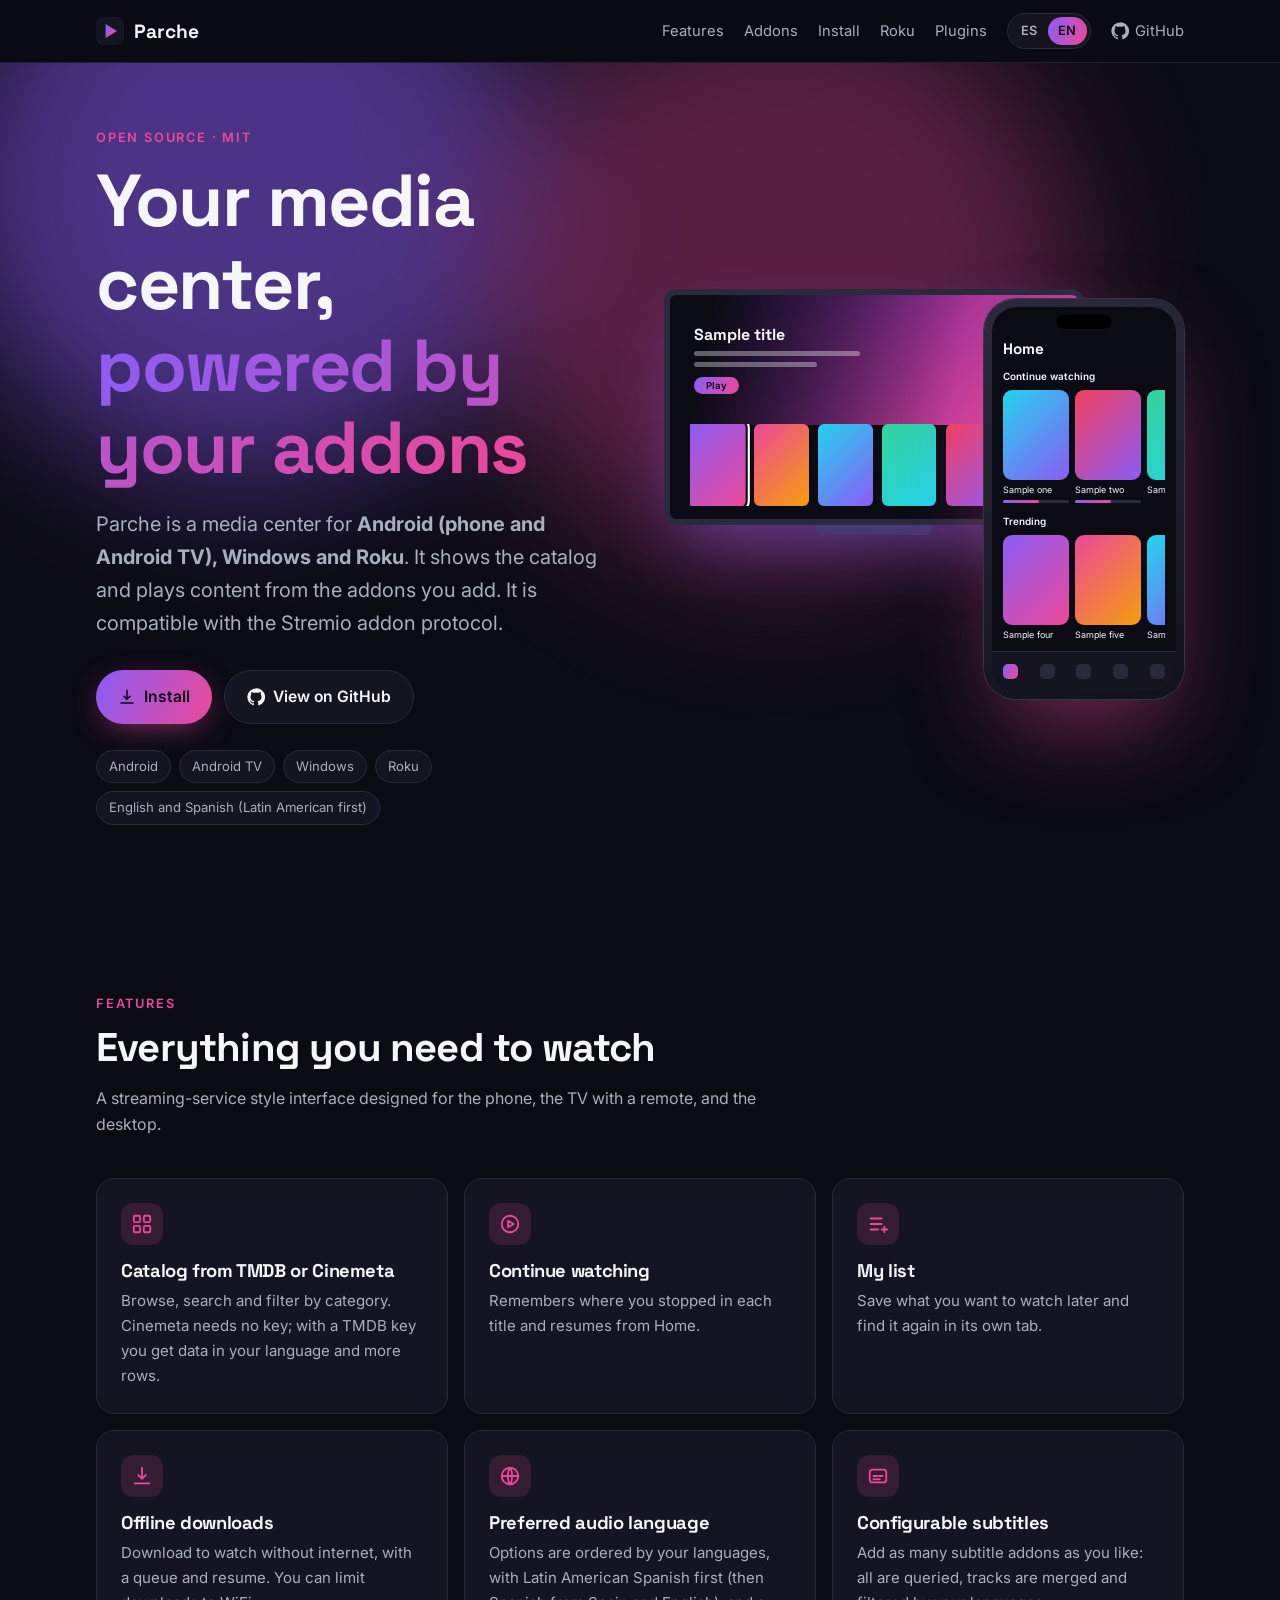
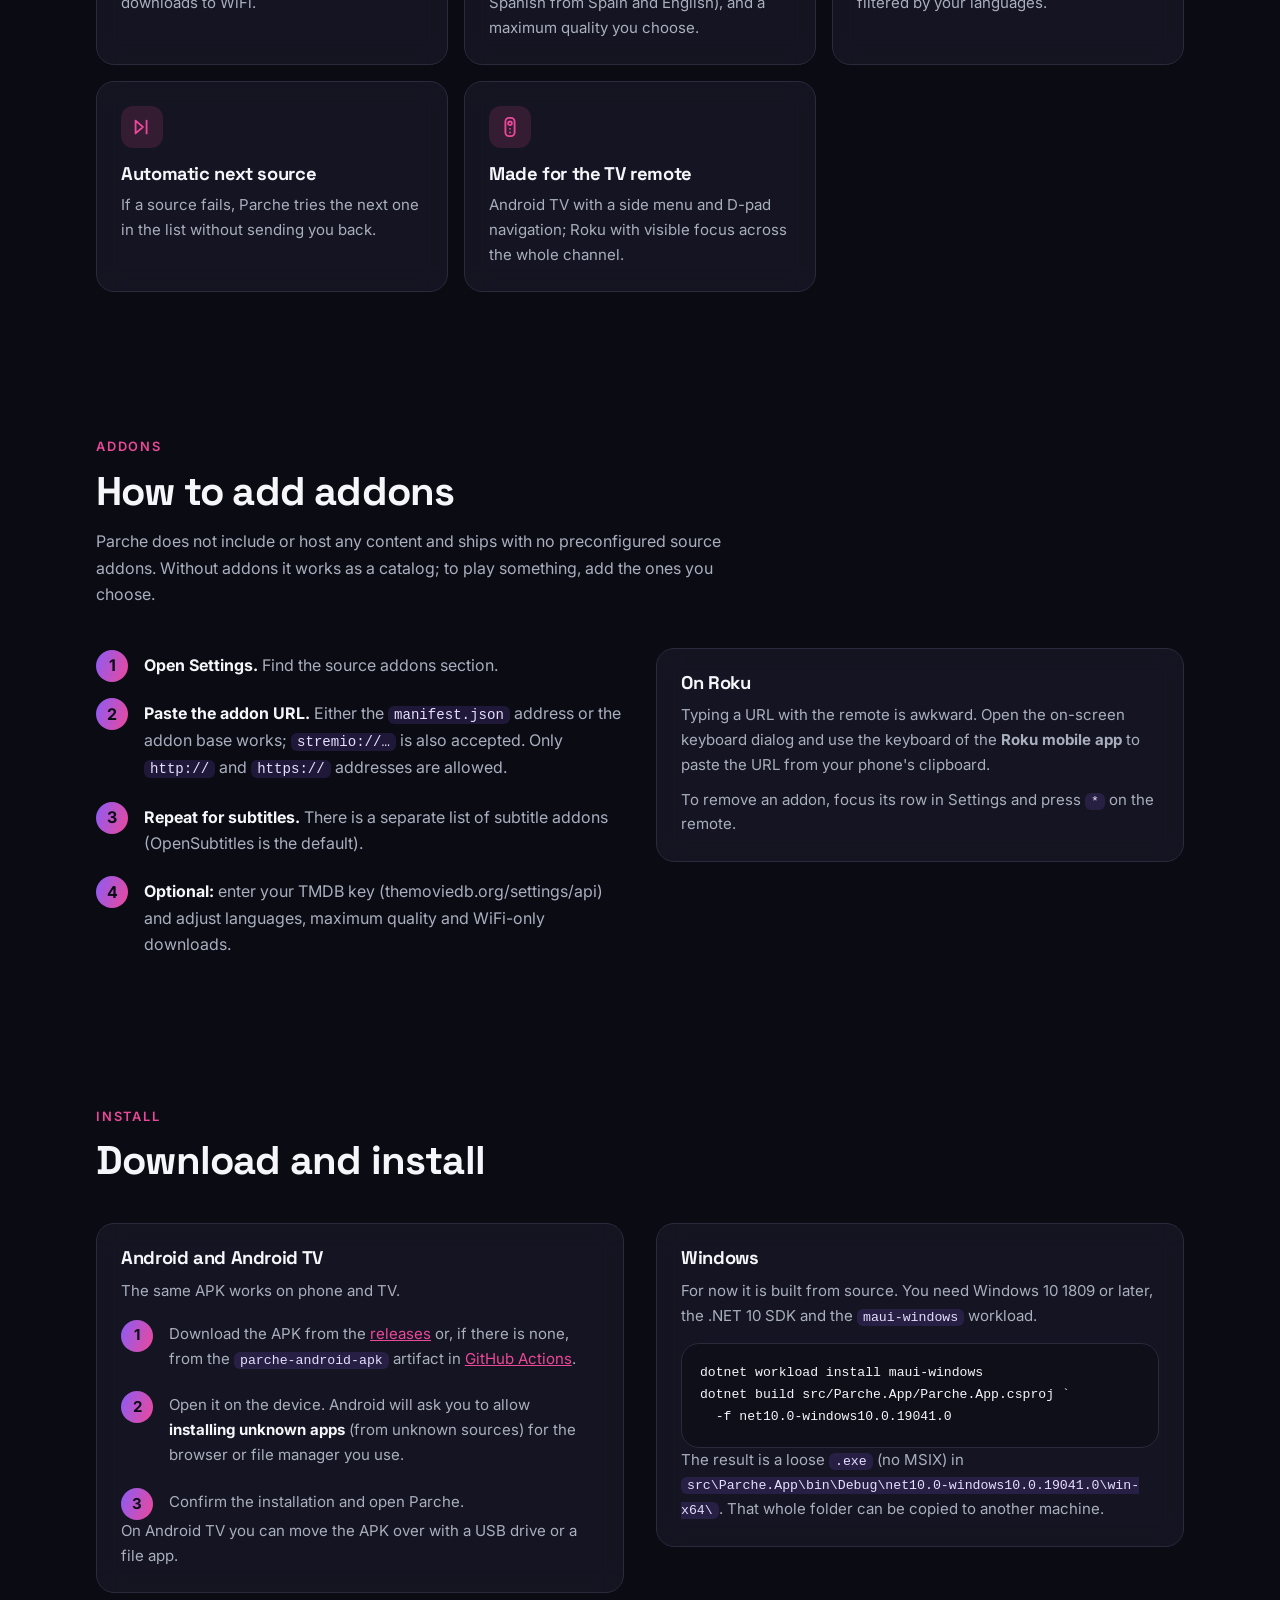
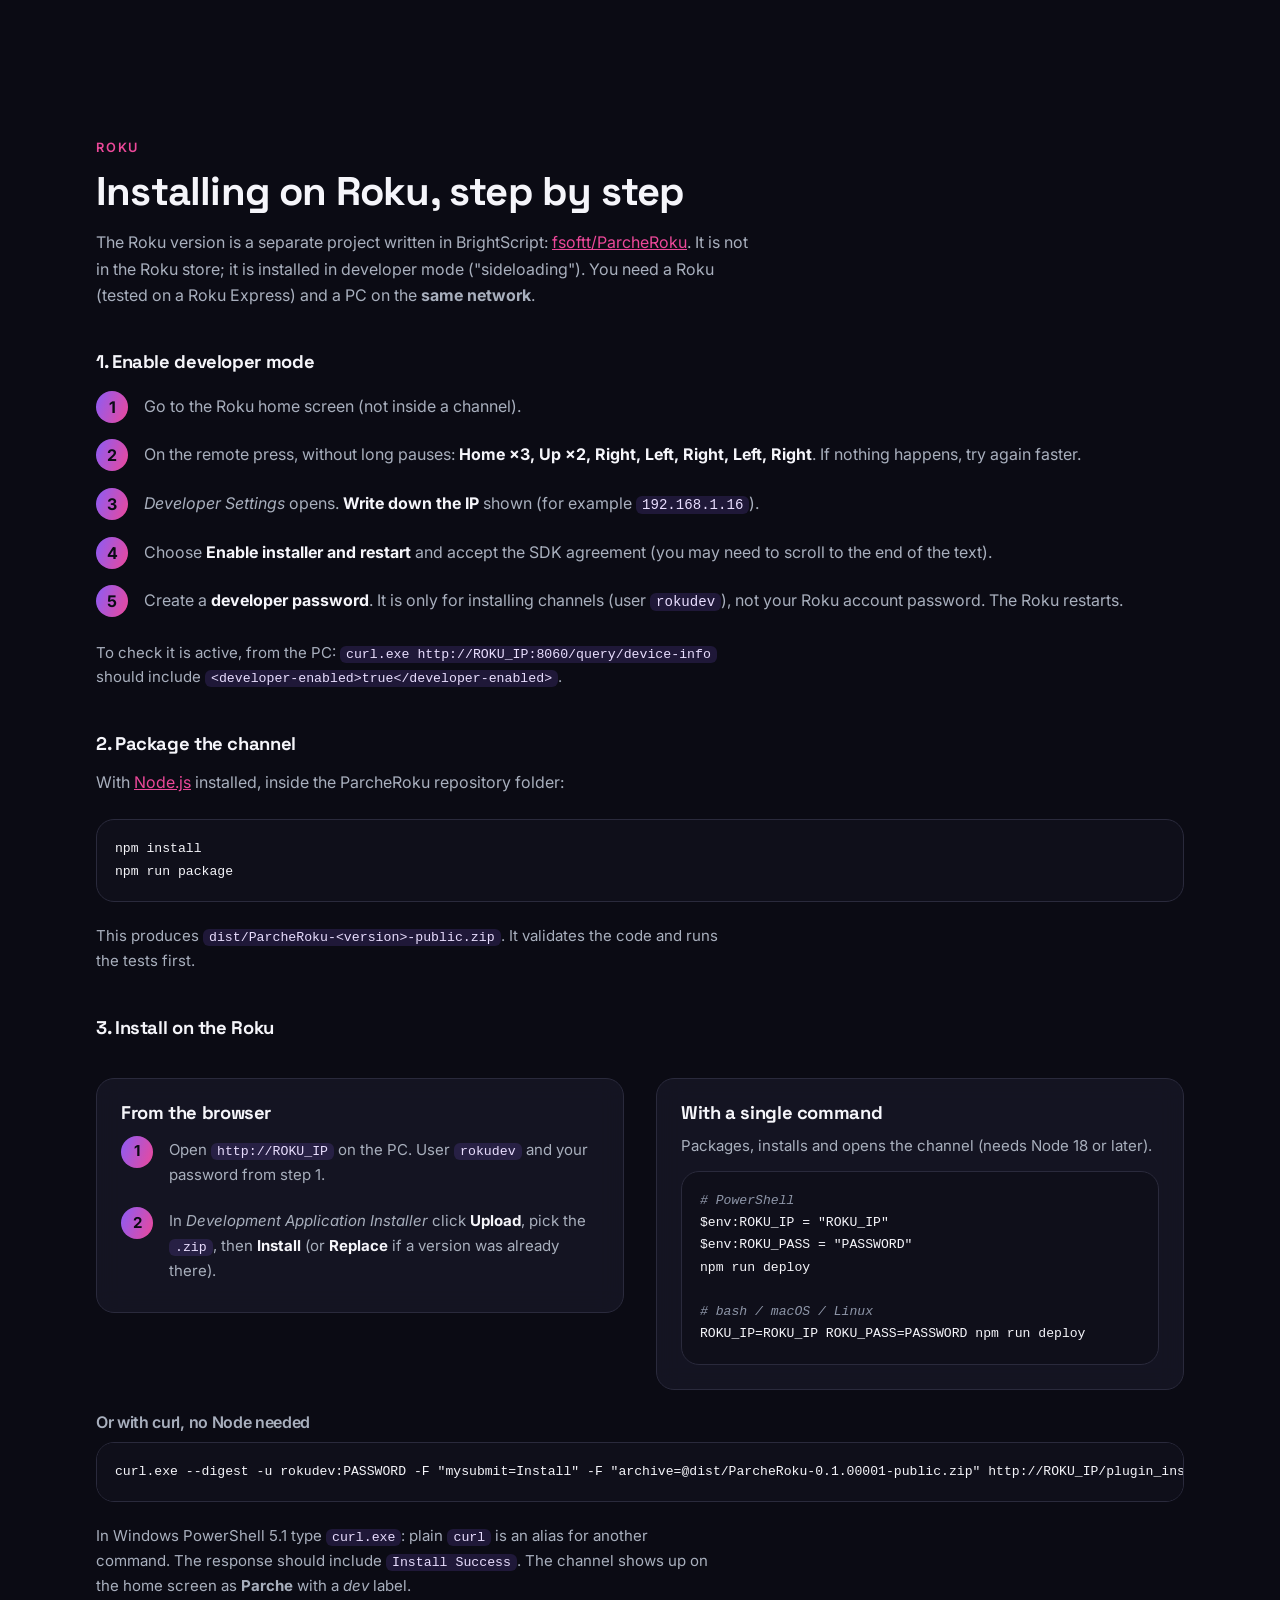
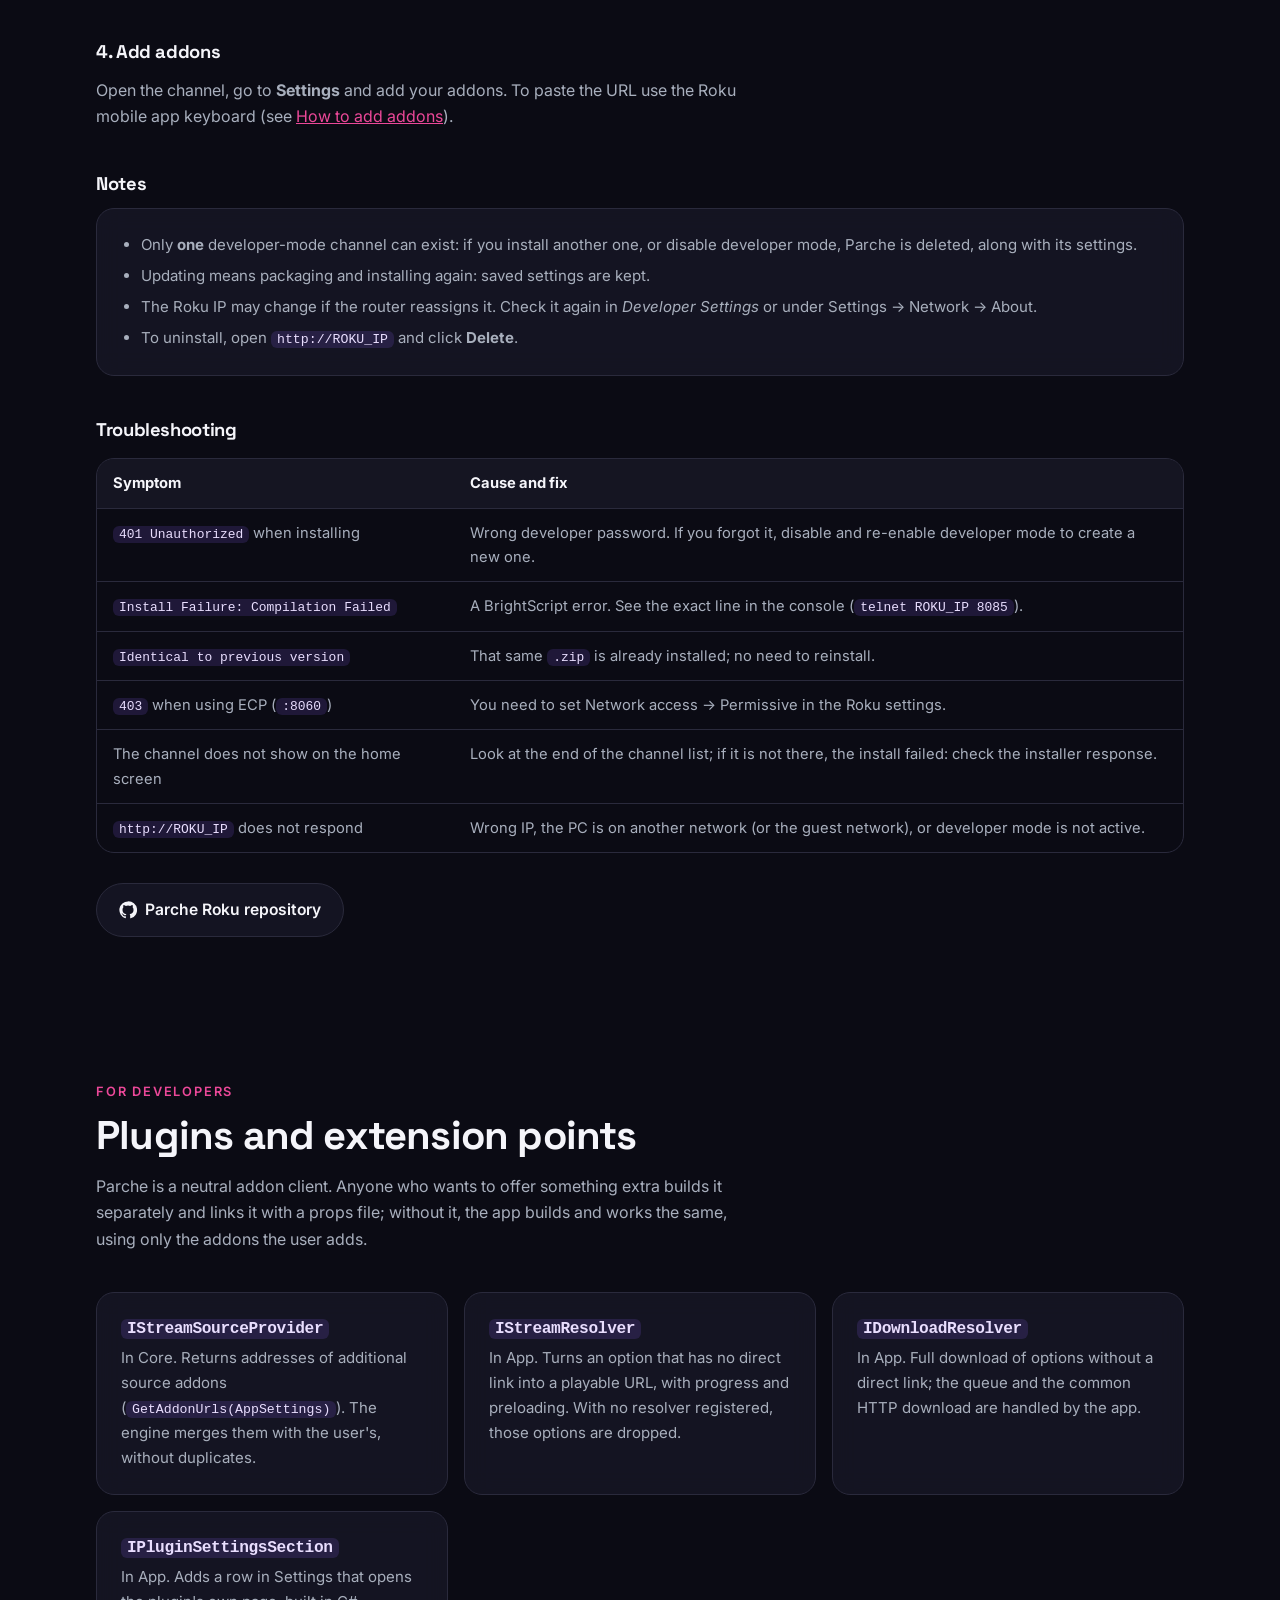
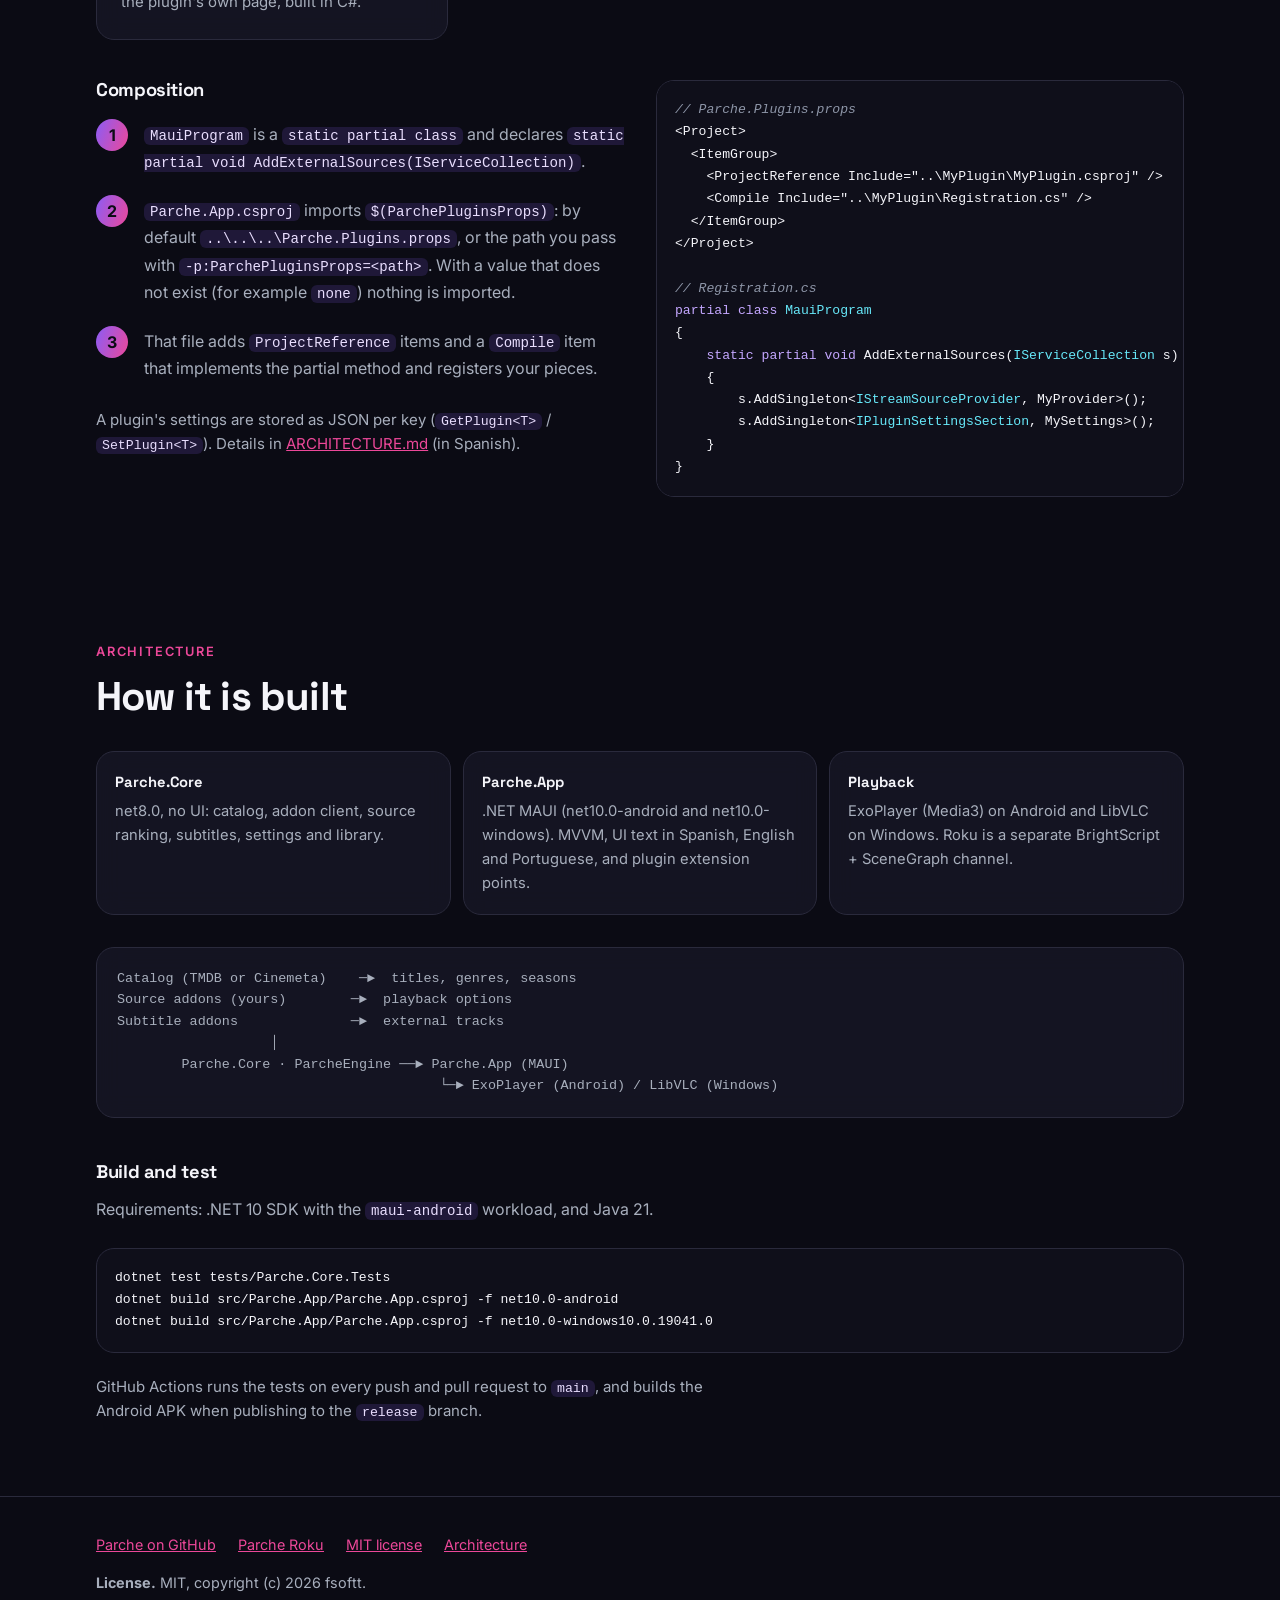
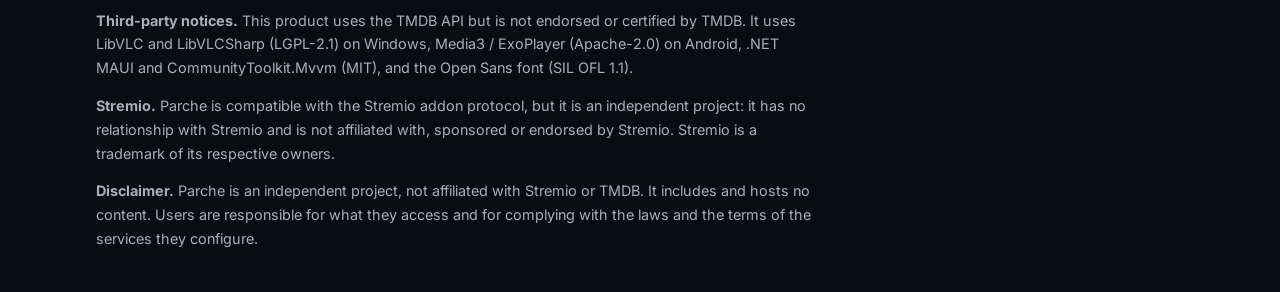
==== docs/en/index.html @ 6b45fcc2 "Initial public release" ====
<!doctype html>
<html lang="en">
<head>
<meta charset="utf-8">
<meta name="viewport" content="width=device-width, initial-scale=1">
<title>Parche — Media center powered by addons</title>
<meta name="description" content="Parche is a media center for Android (phone and Android TV), Windows and Roku that plays content from the addons you add. Compatible with the Stremio addon protocol. Open source, MIT license.">
<meta name="theme-color" content="#0B0B14">
<meta property="og:type" content="website">
<meta property="og:title" content="Parche — Media center powered by addons">
<meta property="og:description" content="Media center for Android, Android TV, Windows and Roku. You add the addons; Parche ships no content. Open source (MIT).">
<meta property="og:url" content="https://fsoftt.github.io/Parche/en/">
<meta property="og:locale" content="en_US">
<meta property="og:locale:alternate" content="es_419">
<link rel="canonical" href="https://fsoftt.github.io/Parche/en/">
<link rel="alternate" hreflang="es" href="https://fsoftt.github.io/Parche/">
<link rel="alternate" hreflang="en" href="https://fsoftt.github.io/Parche/en/">
<link rel="alternate" hreflang="x-default" href="https://fsoftt.github.io/Parche/">
<meta name="twitter:card" content="summary">
<link rel="icon" href="data:image/svg+xml,%3Csvg xmlns='http://www.w3.org/2000/svg' viewBox='0 0 32 32'%3E%3Cdefs%3E%3ClinearGradient id='g' x1='0' y1='0' x2='1' y2='1'%3E%3Cstop offset='0' stop-color='%238B5CF6'/%3E%3Cstop offset='1' stop-color='%23EC4899'/%3E%3C/linearGradient%3E%3C/defs%3E%3Crect width='32' height='32' rx='8' fill='%23151522'/%3E%3Cpath d='M11 8v16l13-8z' fill='url(%23g)'/%3E%3C/svg%3E">
<link rel="preconnect" href="https://fonts.googleapis.com">
<link rel="preconnect" href="https://fonts.gstatic.com" crossorigin>
<link rel="stylesheet" href="https://fonts.googleapis.com/css2?family=Inter:wght@400;500;600&family=Space+Grotesk:wght@500;700&display=swap">
<link rel="stylesheet" href="../styles.css">
<script src="../main.js" defer></script>
</head>
<body>
<a class="skip" href="#content">Skip to content</a>

<svg width="0" height="0" style="position:absolute" aria-hidden="true" focusable="false">
  <defs>
    <linearGradient id="brand" x1="0" y1="0" x2="1" y2="1">
      <stop offset="0" stop-color="#8B5CF6"/><stop offset="1" stop-color="#EC4899"/>
    </linearGradient>
    <symbol id="gh" viewBox="0 0 24 24"><path fill="currentColor" d="M12 .5a11.5 11.5 0 0 0-3.64 22.41c.58.1.79-.25.79-.56v-2c-3.2.7-3.88-1.37-3.88-1.37-.52-1.33-1.28-1.69-1.28-1.69-1.05-.72.08-.7.08-.7 1.15.08 1.76 1.19 1.76 1.19 1.03 1.76 2.7 1.25 3.36.96.1-.75.4-1.25.73-1.54-2.55-.29-5.24-1.28-5.24-5.69 0-1.26.45-2.28 1.18-3.09-.12-.29-.51-1.46.11-3.05 0 0 .97-.31 3.17 1.18a11 11 0 0 1 5.76 0c2.2-1.49 3.17-1.18 3.17-1.18.62 1.59.23 2.76.11 3.05.74.81 1.18 1.83 1.18 3.09 0 4.42-2.69 5.39-5.25 5.68.41.36.78 1.06.78 2.14v3.17c0 .31.21.67.8.56A11.5 11.5 0 0 0 12 .5z"/></symbol>
    <symbol id="i-grid" viewBox="0 0 24 24"><g fill="none" stroke="currentColor" stroke-width="2" stroke-linejoin="round"><rect x="3" y="3" width="7" height="7" rx="1.5"/><rect x="14" y="3" width="7" height="7" rx="1.5"/><rect x="3" y="14" width="7" height="7" rx="1.5"/><rect x="14" y="14" width="7" height="7" rx="1.5"/></g></symbol>
    <symbol id="i-play" viewBox="0 0 24 24"><g fill="none" stroke="currentColor" stroke-width="2" stroke-linejoin="round"><circle cx="12" cy="12" r="9"/><path d="M10 8.5v7l6-3.5z"/></g></symbol>
    <symbol id="i-list" viewBox="0 0 24 24"><g fill="none" stroke="currentColor" stroke-width="2" stroke-linecap="round"><path d="M4 6h12M4 12h12M4 18h8M19 15v6M16 18h6"/></g></symbol>
    <symbol id="i-down" viewBox="0 0 24 24"><g fill="none" stroke="currentColor" stroke-width="2" stroke-linecap="round" stroke-linejoin="round"><path d="M12 3v12m0 0l-4-4m4 4l4-4M4 20h16"/></g></symbol>
    <symbol id="i-lang" viewBox="0 0 24 24"><g fill="none" stroke="currentColor" stroke-width="2" stroke-linecap="round"><circle cx="12" cy="12" r="9"/><path d="M3 12h18M12 3c3 3 3 15 0 18M12 3c-3 3-3 15 0 18"/></g></symbol>
    <symbol id="i-sub" viewBox="0 0 24 24"><g fill="none" stroke="currentColor" stroke-width="2" stroke-linecap="round"><rect x="3" y="5" width="18" height="14" rx="3"/><path d="M7 12h4M13 12h4M7 15.5h7"/></g></symbol>
    <symbol id="i-next" viewBox="0 0 24 24"><g fill="none" stroke="currentColor" stroke-width="2" stroke-linecap="round" stroke-linejoin="round"><path d="M5 5l8 7-8 7zM17 5v14"/></g></symbol>
    <symbol id="i-remote" viewBox="0 0 24 24"><g fill="none" stroke="currentColor" stroke-width="2" stroke-linecap="round"><rect x="7" y="2" width="10" height="20" rx="4"/><circle cx="12" cy="8" r="2"/><path d="M12 14v.01M12 18v.01"/></g></symbol>
  </defs>
</svg>

<header class="nav">
  <div class="wrap">
    <a class="brand" href="#top" aria-label="Parche, home">
      <svg viewBox="0 0 32 32" aria-hidden="true"><rect width="32" height="32" rx="8" fill="#151522"/><path d="M11 8v16l13-8z" fill="url(#brand)"/></svg>
      Parche
    </a>
    <nav aria-label="Main">
      <a href="#features">Features</a>
      <a href="#addons">Addons</a>
      <a href="#install">Install</a>
      <a href="#roku">Roku</a>
      <a href="#plugins">Plugins</a>
      <div class="lang" role="group" aria-label="Language"><a href="../" lang="es" hreflang="es" data-lang="es" aria-label="Español">ES</a><a href="./" lang="en" hreflang="en" data-lang="en" aria-current="true">EN</a></div>
      <a class="nav-gh" href="https://github.com/fsoftt/Parche"><svg width="18" height="18" aria-hidden="true"><use href="#gh"/></svg>GitHub</a>
    </nav>
  </div>
</header>

<main id="content">
<section class="hero" id="top">
  <div class="glow" aria-hidden="true"><i></i><i></i></div>
  <div class="wrap">
    <div>
      <p class="eyebrow">Open source · MIT</p>
      <h1>Your media center, <span class="grad-text">powered by your addons</span></h1>
      <p class="pitch">Parche is a media center for <strong>Android (phone and Android TV), Windows and Roku</strong>. It shows the catalog and plays content from the addons you add. It is compatible with the Stremio addon protocol.</p>
      <div class="btns">
        <a class="btn btn-primary" href="#install"><svg aria-hidden="true"><use href="#i-down"/></svg>Install</a>
        <a class="btn btn-ghost" href="https://github.com/fsoftt/Parche"><svg aria-hidden="true"><use href="#gh"/></svg>View on GitHub</a>
      </div>
      <ul class="chips" aria-label="Platforms">
        <li>Android</li><li>Android TV</li><li>Windows</li><li>Roku</li><li>English and Spanish (Latin American first)</li>
      </ul>
    </div>
    <div class="devices" role="img" aria-label="Illustration of Parche on a TV and a phone: rows of sample posters and a Continue watching row">
      <div class="tv" aria-hidden="true">
        <div class="tv-screen">
          <div class="tv-hero"><b>Sample title</b><span></span><span style="width:34%"></span><em>Play</em></div>
          <div class="tv-row"><div class="cover a sel"></div><div class="cover b"></div><div class="cover c"></div><div class="cover d"></div><div class="cover e"></div></div>
        </div>
        <div class="tv-stand"></div>
      </div>
      <div class="phone-wrap" aria-hidden="true">
        <div class="phone"><div class="screen">
          <div class="ph-h">Home</div>
          <div class="ph-sec">Continue watching</div>
          <div class="car"><div class="card"><div class="cover c"></div><div class="cname">Sample one</div><div class="bar"></div></div><div class="card"><div class="cover e"></div><div class="cname">Sample two</div><div class="bar"></div></div><div class="card"><div class="cover d"></div><div class="cname">Sample three</div></div></div>
          <div class="ph-sec">Trending</div>
          <div class="car"><div class="card"><div class="cover a"></div><div class="cname">Sample four</div></div><div class="card"><div class="cover b"></div><div class="cname">Sample five</div></div><div class="card"><div class="cover c"></div><div class="cname">Sample six</div></div></div>
          <div class="tabs"><span class="on"></span><span></span><span></span><span></span><span></span></div>
        </div></div>
      </div>
    </div>
  </div>
</section>

<section id="features">
  <div class="wrap">
    <p class="eyebrow">Features</p>
    <h2>Everything you need to watch</h2>
    <p class="lead">A streaming-service style interface designed for the phone, the TV with a remote, and the desktop.</p>
    <div class="grid">
      <article class="feat glass"><div class="ico"><svg aria-hidden="true"><use href="#i-grid"/></svg></div><h3>Catalog from TMDB or Cinemeta</h3><p>Browse, search and filter by category. Cinemeta needs no key; with a TMDB key you get data in your language and more rows.</p></article>
      <article class="feat glass"><div class="ico"><svg aria-hidden="true"><use href="#i-play"/></svg></div><h3>Continue watching</h3><p>Remembers where you stopped in each title and resumes from Home.</p></article>
      <article class="feat glass"><div class="ico"><svg aria-hidden="true"><use href="#i-list"/></svg></div><h3>My list</h3><p>Save what you want to watch later and find it again in its own tab.</p></article>
      <article class="feat glass"><div class="ico"><svg aria-hidden="true"><use href="#i-down"/></svg></div><h3>Offline downloads</h3><p>Download to watch without internet, with a queue and resume. You can limit downloads to WiFi.</p></article>
      <article class="feat glass"><div class="ico"><svg aria-hidden="true"><use href="#i-lang"/></svg></div><h3>Preferred audio language</h3><p>Options are ordered by your languages, with Latin American Spanish first (then Spanish from Spain and English), and a maximum quality you choose.</p></article>
      <article class="feat glass"><div class="ico"><svg aria-hidden="true"><use href="#i-sub"/></svg></div><h3>Configurable subtitles</h3><p>Add as many subtitle addons as you like: all are queried, tracks are merged and filtered by your languages.</p></article>
      <article class="feat glass"><div class="ico"><svg aria-hidden="true"><use href="#i-next"/></svg></div><h3>Automatic next source</h3><p>If a source fails, Parche tries the next one in the list without sending you back.</p></article>
      <article class="feat glass"><div class="ico"><svg aria-hidden="true"><use href="#i-remote"/></svg></div><h3>Made for the TV remote</h3><p>Android TV with a side menu and D-pad navigation; Roku with visible focus across the whole channel.</p></article>
    </div>
  </div>
</section>

<section id="addons">
  <div class="wrap">
    <p class="eyebrow">Addons</p>
    <h2>How to add addons</h2>
    <p class="lead">Parche does not include or host any content and ships with no preconfigured source addons. Without addons it works as a catalog; to play something, add the ones you choose.</p>
    <div class="two">
      <ol class="steps">
        <li><strong>Open Settings.</strong> Find the source addons section.</li>
        <li><strong>Paste the addon URL.</strong> Either the <code>manifest.json</code> address or the addon base works; <code>stremio://…</code> is also accepted. Only <code>http://</code> and <code>https://</code> addresses are allowed.</li>
        <li><strong>Repeat for subtitles.</strong> There is a separate list of subtitle addons (OpenSubtitles is the default).</li>
        <li><strong>Optional:</strong> enter your TMDB key (themoviedb.org/settings/api) and adjust languages, maximum quality and WiFi-only downloads.</li>
      </ol>
      <div class="panel glass">
        <h3>On Roku</h3>
        <p>Typing a URL with the remote is awkward. Open the on-screen keyboard dialog and use the keyboard of the <strong>Roku mobile app</strong> to paste the URL from your phone's clipboard.</p>
        <p>To remove an addon, focus its row in Settings and press <code>*</code> on the remote.</p>
      </div>
    </div>
  </div>
</section>

<section id="install">
  <div class="wrap">
    <p class="eyebrow">Install</p>
    <h2>Download and install</h2>
    <div class="two">
      <div class="panel glass">
        <h3>Android and Android TV</h3>
        <p>The same APK works on phone and TV.</p>
        <ol class="steps" style="margin-top:14px">
          <li>Download the APK from the <a href="https://github.com/fsoftt/Parche/releases">releases</a> or, if there is none, from the <code>parche-android-apk</code> artifact in <a href="https://github.com/fsoftt/Parche/actions/workflows/android.yml">GitHub Actions</a>.</li>
          <li>Open it on the device. Android will ask you to allow <strong>installing unknown apps</strong> (from unknown sources) for the browser or file manager you use.</li>
          <li>Confirm the installation and open Parche.</li>
        </ol>
        <p>On Android TV you can move the APK over with a USB drive or a file app.</p>
      </div>
      <div class="panel glass">
        <h3>Windows</h3>
        <p>For now it is built from source. You need Windows 10 1809 or later, the .NET 10 SDK and the <code>maui-windows</code> workload.</p>
        <pre class="code" style="margin-top:14px"><code>dotnet workload install maui-windows
dotnet build src/Parche.App/Parche.App.csproj `
  -f net10.0-windows10.0.19041.0</code></pre>
        <p>The result is a loose <code>.exe</code> (no MSIX) in <code>src\Parche.App\bin\Debug\net10.0-windows10.0.19041.0\win-x64\</code>. That whole folder can be copied to another machine.</p>
      </div>
    </div>
  </div>
</section>

<section id="roku">
  <div class="wrap">
    <p class="eyebrow">Roku</p>
    <h2>Installing on Roku, step by step</h2>
    <p class="lead">The Roku version is a separate project written in BrightScript: <a href="https://github.com/fsoftt/ParcheRoku">fsoftt/ParcheRoku</a>. It is not in the Roku store; it is installed in developer mode ("sideloading"). You need a Roku (tested on a Roku Express) and a PC on the <strong>same network</strong>.</p>

    <div class="sub">
      <h3>1. Enable developer mode</h3>
      <ol class="steps" style="margin-top:16px">
        <li>Go to the Roku home screen (not inside a channel).</li>
        <li>On the remote press, without long pauses: <strong>Home ×3, Up ×2, Right, Left, Right, Left, Right</strong>. If nothing happens, try again faster.</li>
        <li><em>Developer Settings</em> opens. <strong>Write down the IP</strong> shown (for example <code>192.168.1.16</code>).</li>
        <li>Choose <strong>Enable installer and restart</strong> and accept the SDK agreement (you may need to scroll to the end of the text).</li>
        <li>Create a <strong>developer password</strong>. It is only for installing channels (user <code>rokudev</code>), not your Roku account password. The Roku restarts.</li>
      </ol>
      <p class="note">To check it is active, from the PC: <code>curl.exe http://ROKU_IP:8060/query/device-info</code> should include <code>&lt;developer-enabled&gt;true&lt;/developer-enabled&gt;</code>.</p>
    </div>

    <div class="sub">
      <h3>2. Package the channel</h3>
      <p class="lead">With <a href="https://nodejs.org">Node.js</a> installed, inside the ParcheRoku repository folder:</p>
      <pre class="code cmd"><code>npm install
npm run package</code></pre>
      <p class="note">This produces <code>dist/ParcheRoku-&lt;version&gt;-public.zip</code>. It validates the code and runs the tests first.</p>
    </div>

    <div class="sub">
      <h3>3. Install on the Roku</h3>
      <div class="two">
        <div class="panel glass">
          <h3>From the browser</h3>
          <ol class="steps" style="margin-top:8px">
            <li>Open <code>http://ROKU_IP</code> on the PC. User <code>rokudev</code> and your password from step 1.</li>
            <li>In <em>Development Application Installer</em> click <strong>Upload</strong>, pick the <code>.zip</code>, then <strong>Install</strong> (or <strong>Replace</strong> if a version was already there).</li>
          </ol>
        </div>
        <div class="panel glass">
          <h3>With a single command</h3>
          <p>Packages, installs and opens the channel (needs Node 18 or later).</p>
          <pre class="code" style="margin-top:12px"><code><span class="c"># PowerShell</span>
$env:ROKU_IP = "ROKU_IP"
$env:ROKU_PASS = "PASSWORD"
npm run deploy

<span class="c"># bash / macOS / Linux</span>
ROKU_IP=ROKU_IP ROKU_PASS=PASSWORD npm run deploy</code></pre>
        </div>
      </div>
      <div class="cmd">
        <h3>Or with curl, no Node needed</h3>
        <pre class="code"><code>curl.exe --digest -u rokudev:PASSWORD -F "mysubmit=Install" -F "archive=@dist/ParcheRoku-0.1.00001-public.zip" http://ROKU_IP/plugin_install</code></pre>
        <p class="note">In Windows PowerShell 5.1 type <code>curl.exe</code>: plain <code>curl</code> is an alias for another command. The response should include <code>Install Success</code>. The channel shows up on the home screen as <strong>Parche</strong> with a <em>dev</em> label.</p>
      </div>
    </div>

    <div class="sub">
      <h3>4. Add addons</h3>
      <p class="lead">Open the channel, go to <strong>Settings</strong> and add your addons. To paste the URL use the Roku mobile app keyboard (see <a href="#addons">How to add addons</a>).</p>
    </div>

    <div class="sub">
      <h3>Notes</h3>
      <div class="panel glass" style="margin-top:14px"><ul>
        <li>Only <strong>one</strong> developer-mode channel can exist: if you install another one, or disable developer mode, Parche is deleted, along with its settings.</li>
        <li>Updating means packaging and installing again: saved settings are kept.</li>
        <li>The Roku IP may change if the router reassigns it. Check it again in <em>Developer Settings</em> or under Settings → Network → About.</li>
        <li>To uninstall, open <code>http://ROKU_IP</code> and click <strong>Delete</strong>.</li>
      </ul></div>
    </div>

    <div class="sub">
      <h3>Troubleshooting</h3>
      <div class="tablewrap"><table>
        <thead><tr><th scope="col">Symptom</th><th scope="col">Cause and fix</th></tr></thead>
        <tbody>
          <tr><td><code>401 Unauthorized</code> when installing</td><td>Wrong developer password. If you forgot it, disable and re-enable developer mode to create a new one.</td></tr>
          <tr><td><code>Install Failure: Compilation Failed</code></td><td>A BrightScript error. See the exact line in the console (<code>telnet ROKU_IP 8085</code>).</td></tr>
          <tr><td><code>Identical to previous version</code></td><td>That same <code>.zip</code> is already installed; no need to reinstall.</td></tr>
          <tr><td><code>403</code> when using ECP (<code>:8060</code>)</td><td>You need to set Network access → Permissive in the Roku settings.</td></tr>
          <tr><td>The channel does not show on the home screen</td><td>Look at the end of the channel list; if it is not there, the install failed: check the installer response.</td></tr>
          <tr><td><code>http://ROKU_IP</code> does not respond</td><td>Wrong IP, the PC is on another network (or the guest network), or developer mode is not active.</td></tr>
        </tbody>
      </table></div>
      <div class="btns"><a class="btn btn-ghost" href="https://github.com/fsoftt/ParcheRoku"><svg aria-hidden="true"><use href="#gh"/></svg>Parche Roku repository</a></div>
    </div>
  </div>
</section>

<section id="plugins">
  <div class="wrap">
    <p class="eyebrow">For developers</p>
    <h2>Plugins and extension points</h2>
    <p class="lead">Parche is a neutral addon client. Anyone who wants to offer something extra builds it separately and links it with a props file; without it, the app builds and works the same, using only the addons the user adds.</p>
    <div class="grid">
      <article class="feat glass"><h3><code>IStreamSourceProvider</code></h3><p>In Core. Returns addresses of additional source addons (<code>GetAddonUrls(AppSettings)</code>). The engine merges them with the user's, without duplicates.</p></article>
      <article class="feat glass"><h3><code>IStreamResolver</code></h3><p>In App. Turns an option that has no direct link into a playable URL, with progress and preloading. With no resolver registered, those options are dropped.</p></article>
      <article class="feat glass"><h3><code>IDownloadResolver</code></h3><p>In App. Full download of options without a direct link; the queue and the common HTTP download are handled by the app.</p></article>
      <article class="feat glass"><h3><code>IPluginSettingsSection</code></h3><p>In App. Adds a row in Settings that opens the plugin's own page, built in C#.</p></article>
    </div>
    <div class="two">
      <div>
        <h3>Composition</h3>
        <ol class="steps" style="margin-top:16px">
          <li><code>MauiProgram</code> is a <code>static partial class</code> and declares <code>static partial void AddExternalSources(IServiceCollection)</code>.</li>
          <li><code>Parche.App.csproj</code> imports <code>$(ParchePluginsProps)</code>: by default <code>..\..\..\Parche.Plugins.props</code>, or the path you pass with <code>-p:ParchePluginsProps=&lt;path&gt;</code>. With a value that does not exist (for example <code>none</code>) nothing is imported.</li>
          <li>That file adds <code>ProjectReference</code> items and a <code>Compile</code> item that implements the partial method and registers your pieces.</li>
        </ol>
        <p class="note">A plugin's settings are stored as JSON per key (<code>GetPlugin&lt;T&gt;</code> / <code>SetPlugin&lt;T&gt;</code>). Details in <a href="https://github.com/fsoftt/Parche/blob/main/ARCHITECTURE.md">ARCHITECTURE.md</a> (in Spanish).</p>
      </div>
      <pre class="code" aria-label="Plugin example"><code><span class="c">// Parche.Plugins.props</span>
&lt;Project&gt;
  &lt;ItemGroup&gt;
    &lt;ProjectReference Include="..\MyPlugin\MyPlugin.csproj" /&gt;
    &lt;Compile Include="..\MyPlugin\Registration.cs" /&gt;
  &lt;/ItemGroup&gt;
&lt;/Project&gt;

<span class="c">// Registration.cs</span>
<span class="k">partial class</span> <span class="t">MauiProgram</span>
{
    <span class="k">static partial void</span> AddExternalSources(<span class="t">IServiceCollection</span> s)
    {
        s.AddSingleton&lt;<span class="t">IStreamSourceProvider</span>, MyProvider&gt;();
        s.AddSingleton&lt;<span class="t">IPluginSettingsSection</span>, MySettings&gt;();
    }
}</code></pre>
    </div>
  </div>
</section>

<section id="architecture">
  <div class="wrap">
    <p class="eyebrow">Architecture</p>
    <h2>How it is built</h2>
    <div class="layers">
      <div class="glass"><strong>Parche.Core</strong>net8.0, no UI: catalog, addon client, source ranking, subtitles, settings and library.</div>
      <div class="glass"><strong>Parche.App</strong>.NET MAUI (net10.0-android and net10.0-windows). MVVM, UI text in Spanish, English and Portuguese, and plugin extension points.</div>
      <div class="glass"><strong>Playback</strong>ExoPlayer (Media3) on Android and LibVLC on Windows. Roku is a separate BrightScript + SceneGraph channel.</div>
    </div>
    <pre class="flow glass" aria-label="Flow diagram">Catalog (TMDB or Cinemeta)    ─►  titles, genres, seasons
Source addons (yours)        ─►  playback options
Subtitle addons              ─►  external tracks
                   │
        Parche.Core · ParcheEngine ──► Parche.App (MAUI)
                                        └─► ExoPlayer (Android) / LibVLC (Windows)</pre>
    <h3 class="sub">Build and test</h3>
    <p class="lead">Requirements: .NET 10 SDK with the <code>maui-android</code> workload, and Java 21.</p>
    <pre class="code cmd"><code>dotnet test tests/Parche.Core.Tests
dotnet build src/Parche.App/Parche.App.csproj -f net10.0-android
dotnet build src/Parche.App/Parche.App.csproj -f net10.0-windows10.0.19041.0</code></pre>
    <p class="note">GitHub Actions runs the tests on every push and pull request to <code>main</code>, and builds the Android APK when publishing to the <code>release</code> branch.</p>
  </div>
</section>
</main>

<footer>
  <div class="wrap">
    <div class="links">
      <a href="https://github.com/fsoftt/Parche">Parche on GitHub</a>
      <a href="https://github.com/fsoftt/ParcheRoku">Parche Roku</a>
      <a href="https://github.com/fsoftt/Parche/blob/main/LICENSE">MIT license</a>
      <a href="https://github.com/fsoftt/Parche/blob/main/ARCHITECTURE.md">Architecture</a>
    </div>
    <p><strong>License.</strong> MIT, copyright (c) 2026 fsoftt.</p>
    <p><strong>Third-party notices.</strong> This product uses the TMDB API but is not endorsed or certified by TMDB. It uses LibVLC and LibVLCSharp (LGPL-2.1) on Windows, Media3 / ExoPlayer (Apache-2.0) on Android, .NET MAUI and CommunityToolkit.Mvvm (MIT), and the Open Sans font (SIL OFL 1.1).</p>
    <p><strong>Stremio.</strong> Parche is compatible with the Stremio addon protocol, but it is an independent project: it has no relationship with Stremio and is not affiliated with, sponsored or endorsed by Stremio. Stremio is a trademark of its respective owners.</p>
    <p><strong>Disclaimer.</strong> Parche is an independent project, not affiliated with Stremio or TMDB. It includes and hosts no content. Users are responsible for what they access and for complying with the laws and the terms of the services they configure.</p>
  </div>
</footer>
</body>
</html>
---- docs/styles.css ----
:root {
  --bg: #0b0b14;
  --surface: #151522;
  --raised: #1e1e2e;
  --outline: #2a2a3c;
  --violet: #8b5cf6;
  --pink: #ec4899;
  --cyan: #22d3ee;
  --text: #f5f5fa;
  --text-2: #a8afbd;
  --grad: linear-gradient(110deg, var(--violet), var(--pink));
  --glass: rgba(30, 30, 46, 0.55);
  --radius: 18px;
  --max: 1120px;
}
*, *::before, *::after { box-sizing: border-box; }
html { scroll-behavior: smooth; scroll-padding-top: 80px; -webkit-text-size-adjust: 100%; }
body { margin: 0; background: var(--bg); color: var(--text); font: 400 1rem/1.65 "Inter", system-ui, -apple-system, "Segoe UI", sans-serif; overflow-x: hidden; }
h1, h2, h3 { font-family: "Space Grotesk", "Inter", system-ui, sans-serif; line-height: 1.12; margin: 0; letter-spacing: -0.02em; }
p { margin: 0; }
a { color: var(--pink); }
a:hover { color: #f9a8d4; }
code, pre { font-family: ui-monospace, "Cascadia Code", Consolas, Menlo, monospace; }
:focus-visible { outline: 2px solid #fff; outline-offset: 3px; border-radius: 6px; }
.skip { position: absolute; left: 16px; top: -60px; background: #fff; color: #0b0b14; padding: 8px 14px; border-radius: 8px; z-index: 100; font-weight: 600; }
.skip:focus { top: 12px; }
.wrap { width: 100%; max-width: var(--max); margin: 0 auto; padding: 0 16px; }
section { padding: 72px 0; }
.eyebrow { color: var(--pink); font-size: .8rem; font-weight: 600; letter-spacing: .14em; text-transform: uppercase; margin-bottom: 12px; }
h2 { font-size: clamp(1.7rem, 4.5vw, 2.5rem); }
h3 { font-size: 1.15rem; }
.lead { color: var(--text-2); max-width: 66ch; margin-top: 14px; }
.grad-text { background: var(--grad); -webkit-background-clip: text; background-clip: text; color: transparent; }
code { background: rgba(139, 92, 246, .16); padding: 1px 6px; border-radius: 6px; font-size: .88em; color: #e9defe; overflow-wrap: anywhere; }
pre code { background: none; padding: 0; color: inherit; font-size: inherit; overflow-wrap: normal; }

header.nav { position: sticky; top: 0; z-index: 50; backdrop-filter: blur(14px); -webkit-backdrop-filter: blur(14px); background: rgba(11, 11, 20, .78); border-bottom: 1px solid rgba(42, 42, 60, .7); }
.nav .wrap { display: flex; align-items: center; justify-content: space-between; height: 62px; gap: 12px; }
.brand { display: flex; align-items: center; gap: 10px; font: 700 1.2rem "Space Grotesk", sans-serif; color: var(--text); text-decoration: none; }
.brand svg { width: 28px; height: 28px; }
.nav nav { display: flex; gap: 20px; align-items: center; }
.nav nav a { color: var(--text-2); text-decoration: none; font-size: .92rem; transition: color .2s; }
.nav nav a:hover { color: var(--text); }
.nav-gh { display: inline-flex; align-items: center; gap: 6px; }
@media (max-width: 760px) { .nav nav > a:not(.nav-gh) { display: none; } .nav nav { gap: 12px; } }

.btns { display: flex; flex-wrap: wrap; gap: 12px; margin-top: 30px; }
.btn { display: inline-flex; align-items: center; gap: 8px; padding: 13px 22px; border-radius: 999px; font-weight: 600; font-size: .98rem; text-decoration: none; transition: transform .2s, box-shadow .2s, background .2s, border-color .2s; }
.btn svg { width: 18px; height: 18px; flex: none; }
.btn-primary { background: var(--grad); color: #0b0b14; box-shadow: 0 8px 30px -8px rgba(236, 72, 153, .6); }
.btn-primary:hover { transform: translateY(-2px); color: #0b0b14; box-shadow: 0 12px 36px -8px rgba(139, 92, 246, .8); }
.btn-ghost { background: var(--glass); color: var(--text); border: 1px solid var(--outline); }
.btn-ghost:hover { color: var(--text); border-color: var(--violet); background: rgba(139, 92, 246, .15); transform: translateY(-2px); }

.hero { position: relative; padding: 64px 0 80px; overflow: hidden; }
.glow { position: absolute; inset: -20% -10% auto -10%; height: 90%; pointer-events: none; filter: blur(70px); opacity: .5; z-index: 0; }
.glow i { position: absolute; border-radius: 50%; width: 46vmax; max-width: 640px; aspect-ratio: 1; animation: drift 18s ease-in-out infinite alternate; }
.glow i:nth-child(1) { background: var(--violet); left: 5%; top: 0; }
.glow i:nth-child(2) { background: var(--pink); left: 40%; top: 12%; animation-delay: -6s; opacity: .7; }
@keyframes drift { to { transform: translate(60px, 40px) scale(1.15); } }
.hero .wrap { position: relative; z-index: 1; display: grid; gap: 48px; align-items: center; }
.hero .wrap > * { min-width: 0; }
@media (min-width: 900px) { .hero .wrap { grid-template-columns: 1fr 1fr; } }
.hero h1 { font-size: clamp(2.6rem, 9vw, 4.6rem); }
.hero .pitch { font-size: clamp(1.05rem, 2.6vw, 1.25rem); color: var(--text-2); margin-top: 18px; max-width: 34em; }
.chips { display: flex; flex-wrap: wrap; gap: 8px; margin-top: 26px; list-style: none; padding: 0; }
.chips li { padding: 5px 12px; border-radius: 999px; border: 1px solid var(--outline); background: var(--glass); font-size: .82rem; color: var(--text-2); }

/* devices */
.devices { position: relative; height: 430px; max-width: 520px; width: 100%; margin: 0 auto; }
.tv { position: absolute; left: 0; top: 20px; width: 420px; max-width: 88%; }
.tv-screen { aspect-ratio: 16 / 9; border-radius: 12px; border: 6px solid #2a2a3c; background: var(--bg); overflow: hidden; position: relative; box-shadow: 0 30px 70px -20px rgba(139, 92, 246, .55); }
.tv-stand { width: 28%; height: 10px; margin: 0 auto; background: #2a2a3c; border-radius: 0 0 8px 8px; }
.tv-hero { position: absolute; inset: 0 0 42% 0; background: linear-gradient(100deg, var(--bg) 10%, transparent 70%), linear-gradient(135deg, #4c1d95, var(--pink)); padding: 7% 6%; }
.tv-hero b { display: block; font: 700 clamp(.7rem, 2.2vw, 1rem) "Space Grotesk", sans-serif; }
.tv-hero span { display: block; width: 46%; height: 5px; border-radius: 3px; background: rgba(255,255,255,.35); margin-top: 6px; }
.tv-hero em { display: inline-block; margin-top: 10px; padding: 3px 12px; border-radius: 999px; background: var(--grad); color: #0b0b14; font: 600 .6rem Inter, sans-serif; font-style: normal; }
.tv-row { position: absolute; left: 5%; right: 0; bottom: 6%; display: flex; gap: 2.5%; overflow: hidden; }
.tv-row .cover { flex: none; width: 14%; height: auto; aspect-ratio: 2 / 3; border-radius: 6px; }
.tv-row .cover.sel { outline: 2px solid #fff; outline-offset: 2px; transform: scale(1.06); }
.phone-wrap { position: absolute; right: 0; bottom: 0; }
.phone { width: 200px; height: 400px; border-radius: 32px; padding: 8px; background: linear-gradient(160deg, #2a2a3c, #12121d); box-shadow: 0 0 0 1px #34344a, 0 40px 90px -20px rgba(236, 72, 153, .5); }
.screen { width: 100%; height: 100%; border-radius: 25px; background: var(--bg); overflow: hidden; position: relative; padding: 30px 11px 0; }
.screen::before { content: ""; position: absolute; top: 8px; left: 50%; width: 54px; height: 14px; margin-left: -27px; background: #000; border-radius: 10px; }
.ph-h { font: 700 .95rem "Space Grotesk", sans-serif; margin: 2px 0 8px; }
.ph-sec { font-size: .62rem; font-weight: 600; margin: 10px 0 6px; }
.car { display: flex; gap: 6px; overflow: hidden; }
.card { flex: none; width: 66px; }
.cover { border-radius: 9px; height: 66px; }
.card .cover { height: 90px; }
.cover.a { background: linear-gradient(135deg, var(--violet), var(--pink)); }
.cover.b { background: linear-gradient(135deg, var(--pink), #f59e0b); }
.cover.c { background: linear-gradient(135deg, var(--cyan), var(--violet)); }
.cover.d { background: linear-gradient(135deg, #34d399, var(--cyan)); }
.cover.e { background: linear-gradient(135deg, #f43f5e, var(--violet)); }
.cname { font-size: .56rem; margin-top: 4px; line-height: 1.25; }
.bar { height: 3px; background: var(--outline); border-radius: 2px; margin-top: 4px; }
.bar::after { content: ""; display: block; width: 55%; height: 100%; background: var(--grad); border-radius: 2px; }
.tabs { position: absolute; left: 0; right: 0; bottom: 0; height: 40px; background: var(--surface); border-top: 1px solid var(--outline); display: flex; justify-content: space-around; align-items: center; }
.tabs span { width: 15px; height: 15px; border-radius: 5px; background: var(--outline); }
.tabs span.on { background: var(--grad); }
@media (max-width: 480px) { .devices { height: 380px; } .phone { width: 170px; height: 340px; } .card { width: 54px; } .card .cover { height: 74px; } }

.glass { background: var(--glass); border: 1px solid var(--outline); border-radius: var(--radius); backdrop-filter: blur(12px); -webkit-backdrop-filter: blur(12px); }
.grid { display: grid; gap: 16px; margin-top: 40px; grid-template-columns: 1fr; }
@media (min-width: 640px) { .grid { grid-template-columns: repeat(2, 1fr); } }
@media (min-width: 960px) { .grid { grid-template-columns: repeat(3, 1fr); } }
.feat { padding: 24px; transition: transform .25s, border-color .25s, box-shadow .25s; }
.feat:hover { transform: translateY(-4px); border-color: rgba(139, 92, 246, .7); box-shadow: 0 18px 40px -22px rgba(139, 92, 246, .8); }
.ico { width: 42px; height: 42px; border-radius: 12px; display: grid; place-items: center; background: rgba(236, 72, 153, .14); color: var(--pink); margin-bottom: 16px; }
.ico svg { width: 22px; height: 22px; }
.feat h3 { margin-bottom: 8px; }
.feat p { color: var(--text-2); font-size: .94rem; }

.two { display: grid; gap: 32px; margin-top: 40px; align-items: start; }
.two > * { min-width: 0; }
@media (min-width: 900px) { .two { grid-template-columns: 1fr 1fr; } }
.steps { list-style: none; counter-reset: s; padding: 0; margin: 0; display: grid; gap: 14px; }
.steps li { counter-increment: s; position: relative; padding: 4px 0 4px 48px; color: var(--text-2); }
.steps li::before { content: counter(s); position: absolute; left: 0; top: 2px; width: 32px; height: 32px; border-radius: 50%; background: var(--grad); color: #0b0b14; font-weight: 700; display: grid; place-items: center; }
.steps strong { color: var(--text); }
.code { margin: 0; padding: 18px; overflow-x: auto; font-size: .82rem; line-height: 1.7; background: #0f0f1a; border: 1px solid var(--outline); border-radius: var(--radius); }
.cmd { margin-top: 24px; }
.cmd h3 { font-size: 1rem; color: var(--text-2); font-weight: 600; font-family: "Inter", sans-serif; margin-bottom: 10px; }
.k { color: #c4a7ff; } .t { color: #67e8f9; } .s { color: #f9a8d4; } .c { color: #8e96a8; font-style: italic; }
.note { margin-top: 22px; color: var(--text-2); font-size: .94rem; max-width: 70ch; }
.sub { margin-top: 44px; }
.panel { padding: 24px; }
.panel h3 { margin-bottom: 10px; }
.panel p, .panel li { color: var(--text-2); font-size: .94rem; }
.panel ul { margin: 0; padding-left: 20px; display: grid; gap: 6px; }
.panel p + p, .panel p + ul { margin-top: 10px; }

.tablewrap { overflow-x: auto; margin-top: 18px; border: 1px solid var(--outline); border-radius: var(--radius); }
table { border-collapse: collapse; width: 100%; min-width: 560px; font-size: .92rem; }
th, td { text-align: left; padding: 12px 16px; vertical-align: top; border-bottom: 1px solid var(--outline); }
tr:last-child td { border-bottom: 0; }
th { color: var(--text); background: var(--glass); }
td { color: var(--text-2); }

.layers { display: grid; gap: 12px; margin-top: 32px; grid-template-columns: 1fr; }
@media (min-width: 720px) { .layers { grid-template-columns: repeat(3, 1fr); } }
.layers div { padding: 18px; font-size: .92rem; color: var(--text-2); }
.layers strong { display: block; color: var(--text); margin-bottom: 4px; font-family: "Space Grotesk", sans-serif; }
.flow { margin-top: 32px; padding: 20px; font-size: .84rem; color: var(--text-2); overflow-x: auto; white-space: pre; line-height: 1.6; }

footer { border-top: 1px solid var(--outline); padding: 36px 0 48px; color: var(--text-2); font-size: .9rem; }
footer .wrap { display: grid; gap: 14px; }
footer .links { display: flex; gap: 22px; flex-wrap: wrap; }
footer p { max-width: 80ch; }

.lang { display: inline-flex; padding: 3px; border-radius: 999px; border: 1px solid var(--outline); background: var(--glass); }
.nav nav .lang a { padding: 3px 10px; border-radius: 999px; font-size: .8rem; font-weight: 600; letter-spacing: .04em; color: var(--text-2); }
.nav nav .lang a:hover { color: var(--text); }
.nav nav .lang a[aria-current] { background: var(--grad); color: #0b0b14; }

@media (prefers-reduced-motion: reduce) {
  html { scroll-behavior: auto; }
  *, *::before, *::after { animation: none !important; transition: none !important; }
}
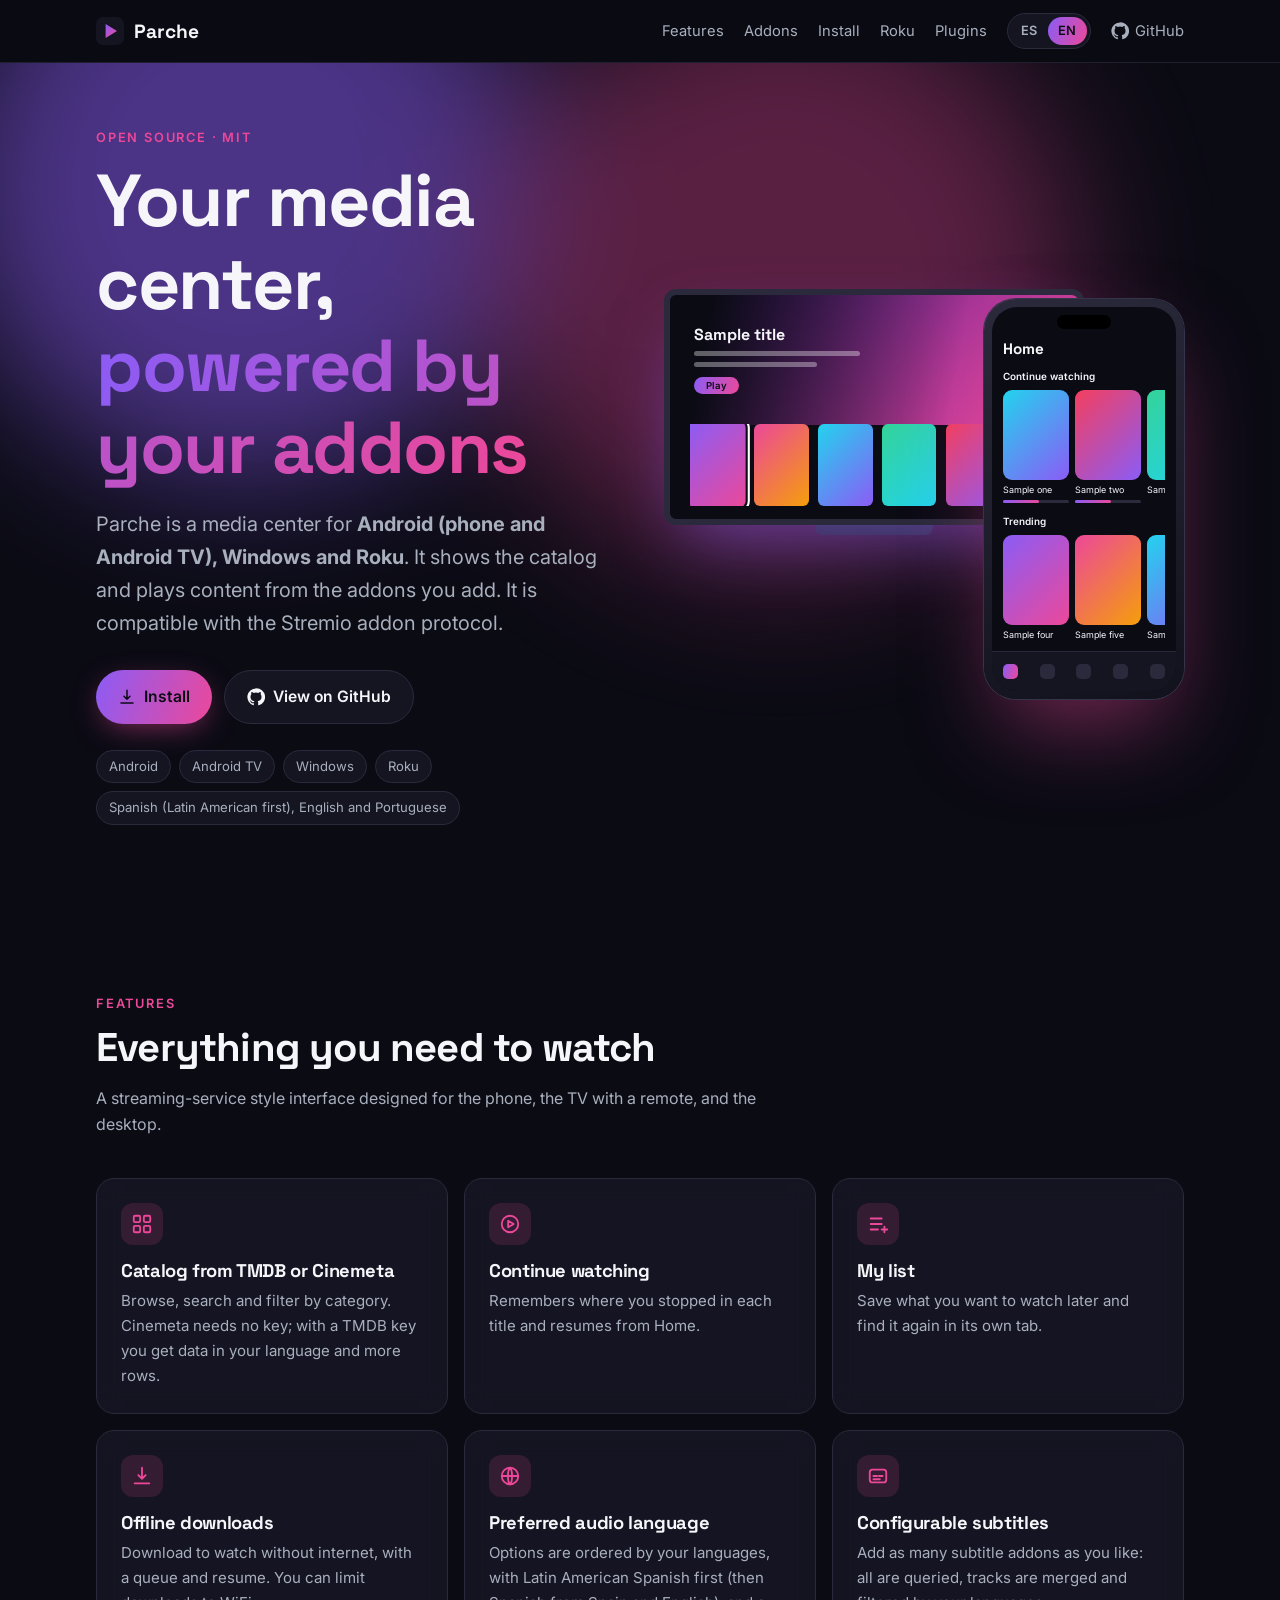
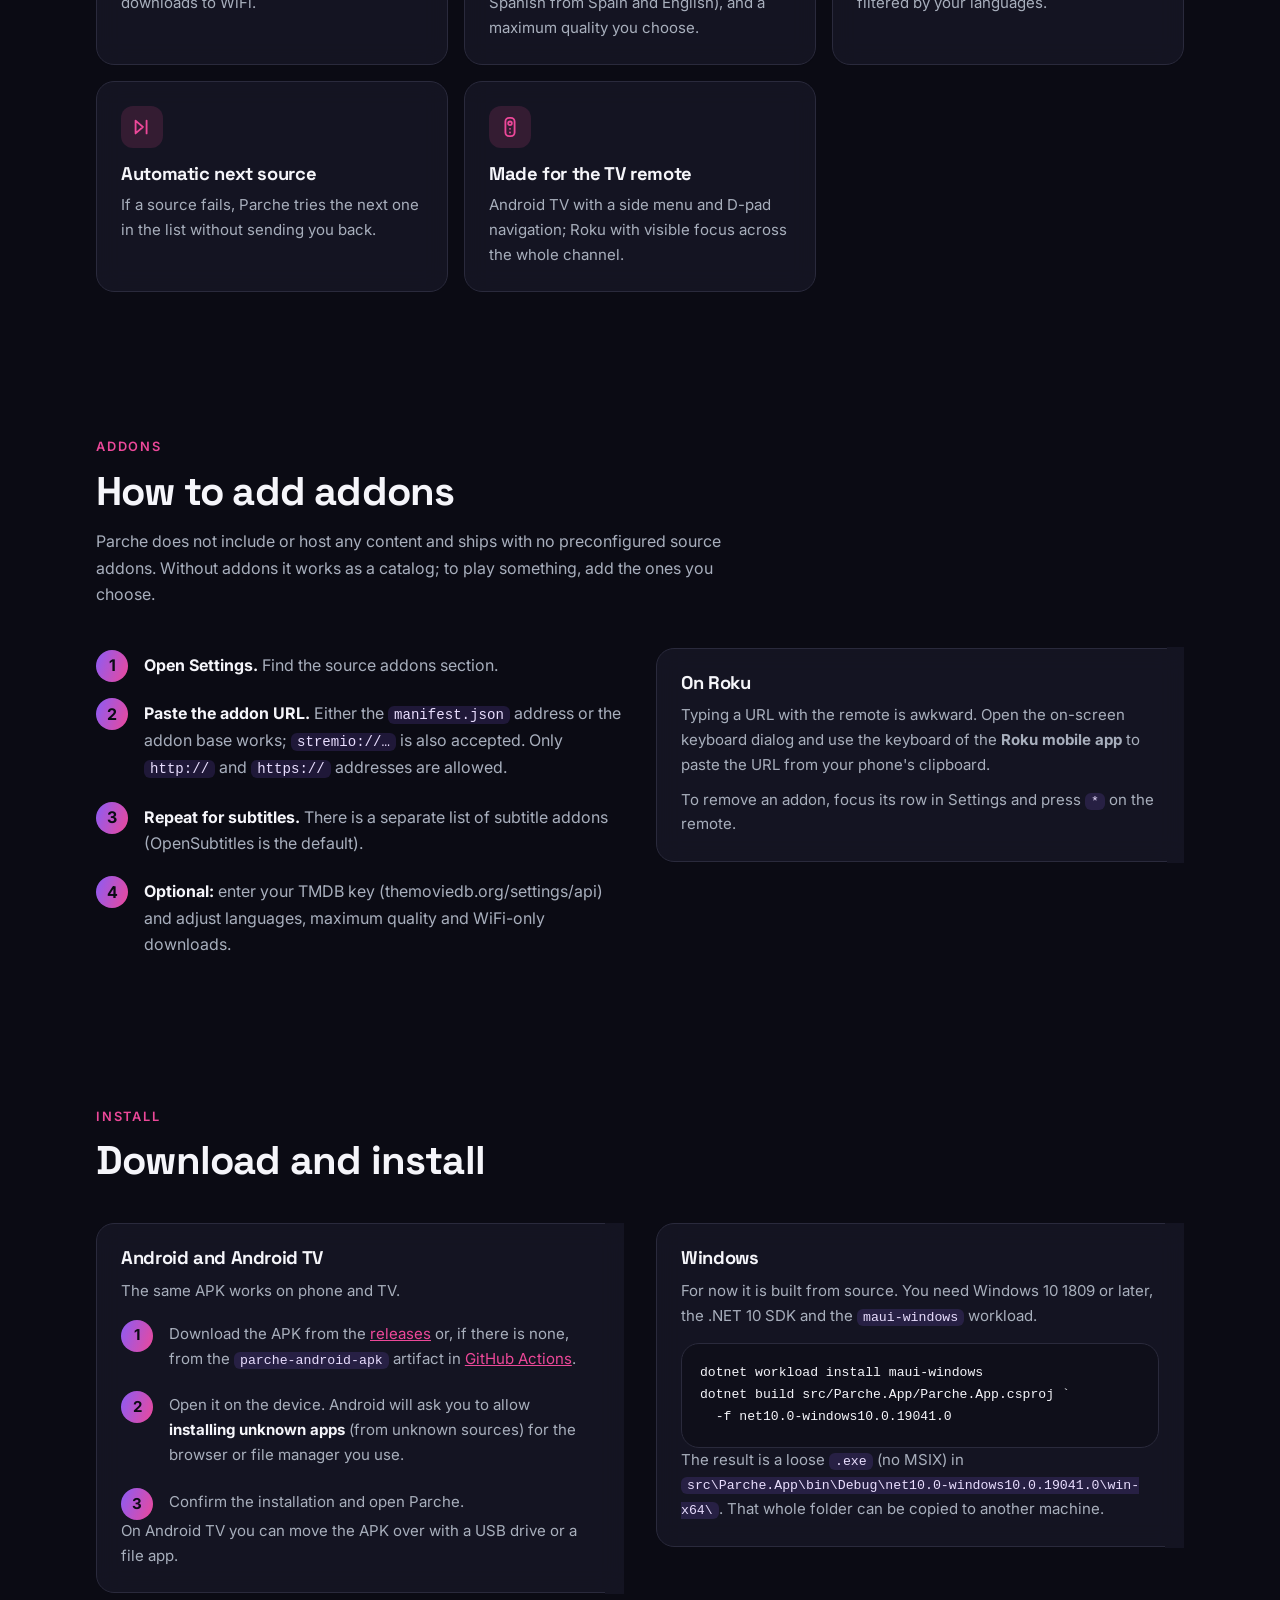
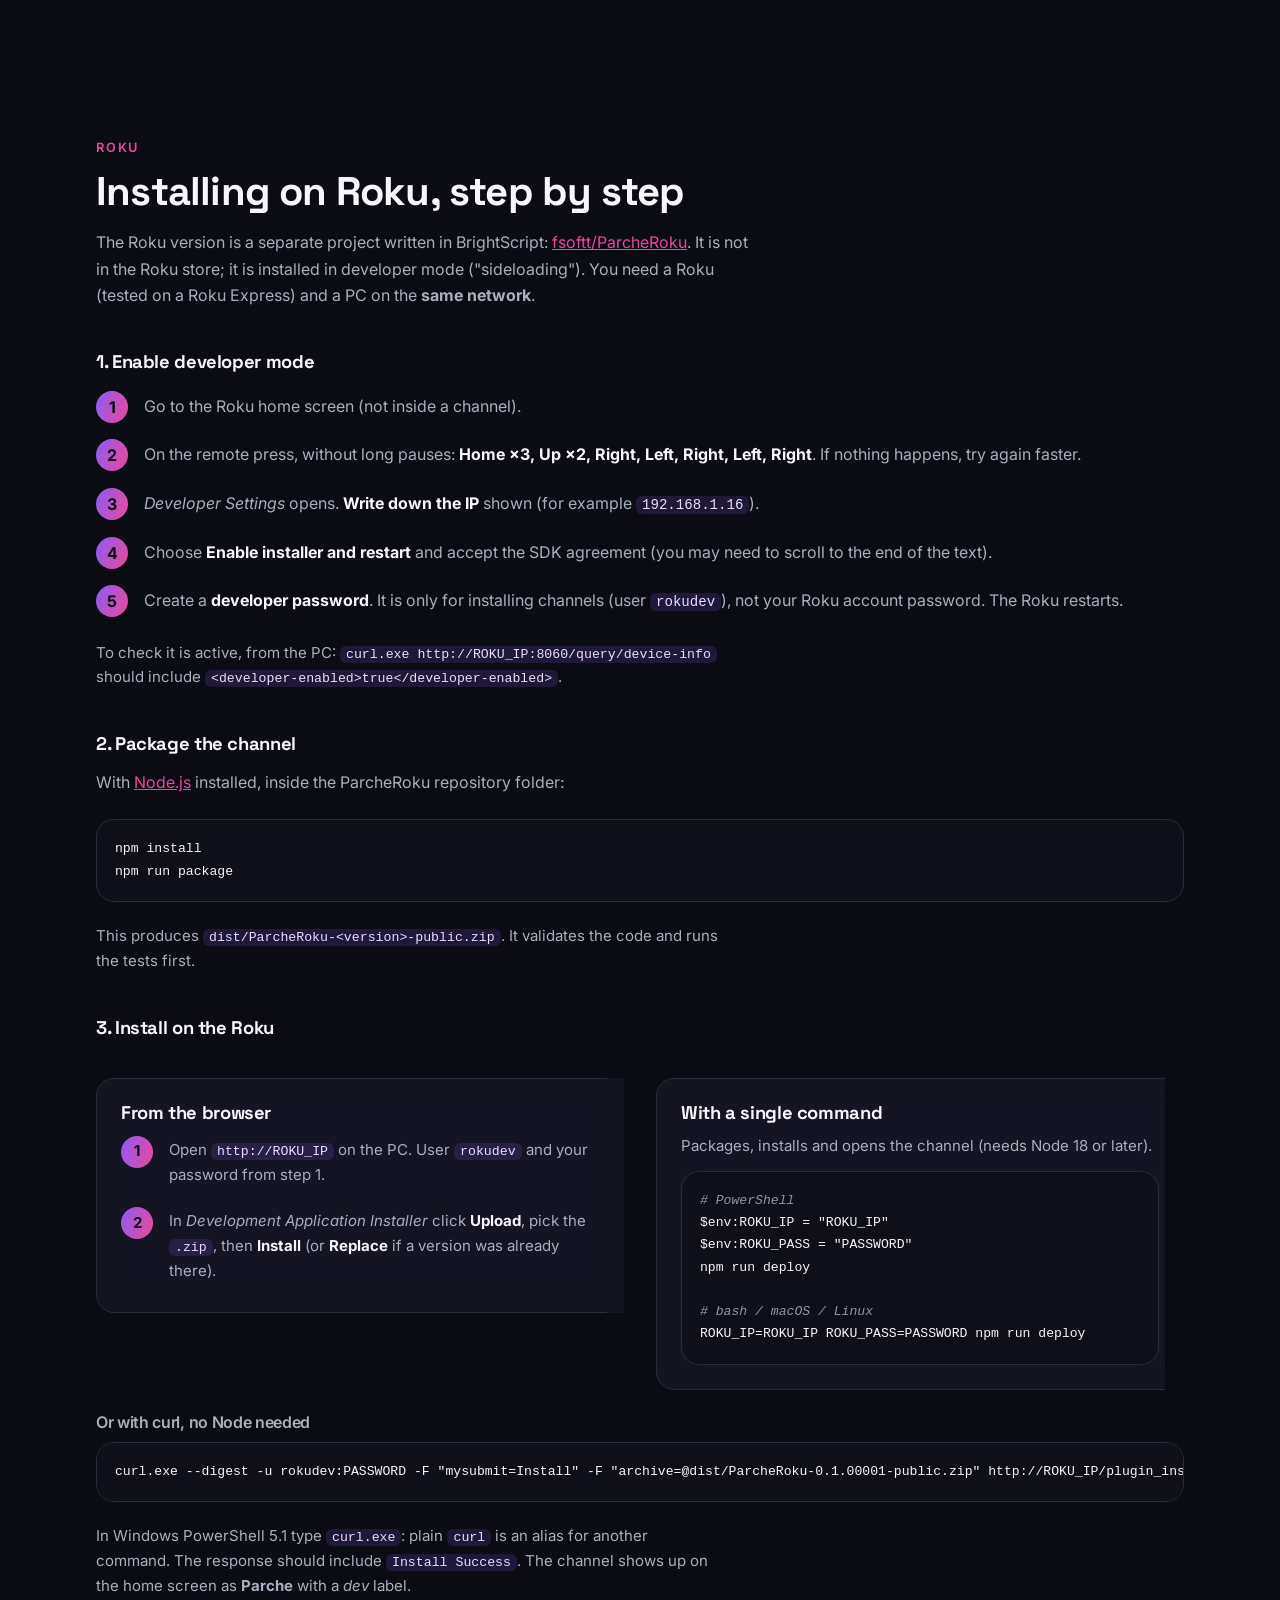
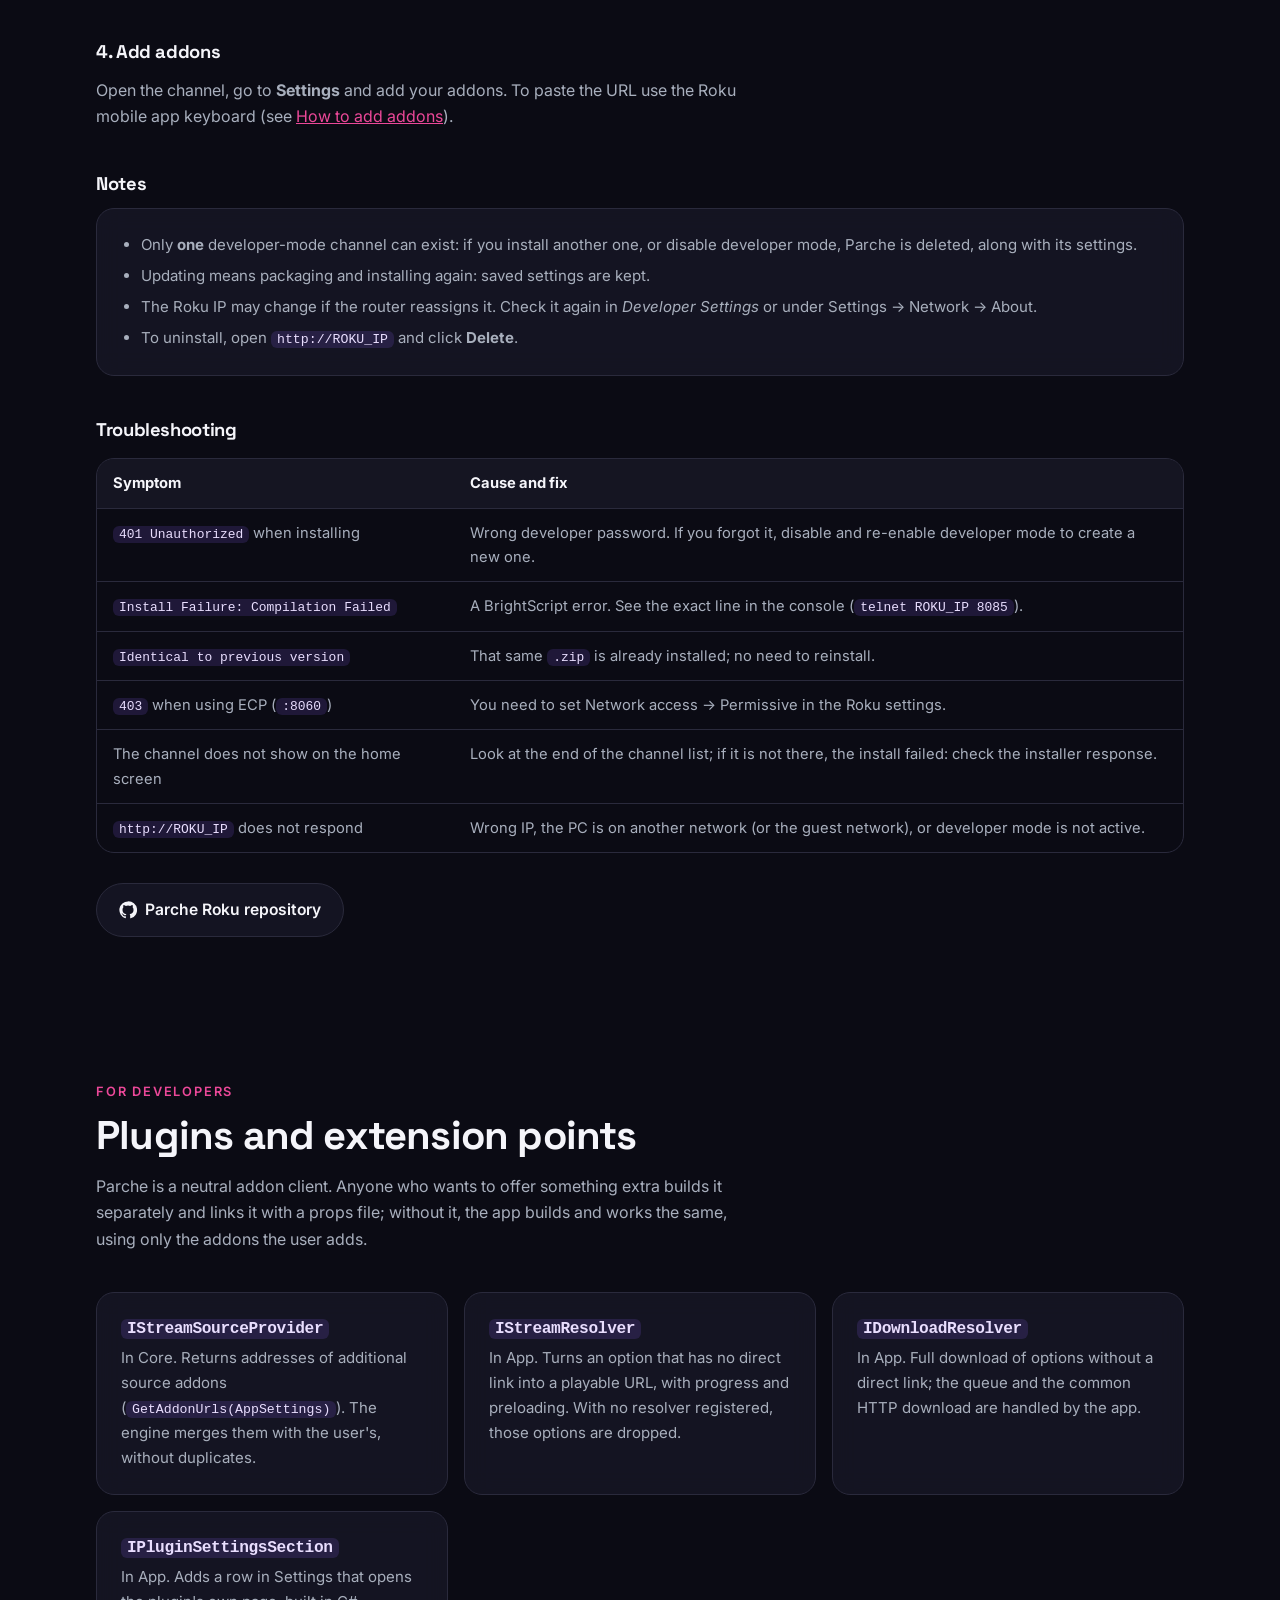
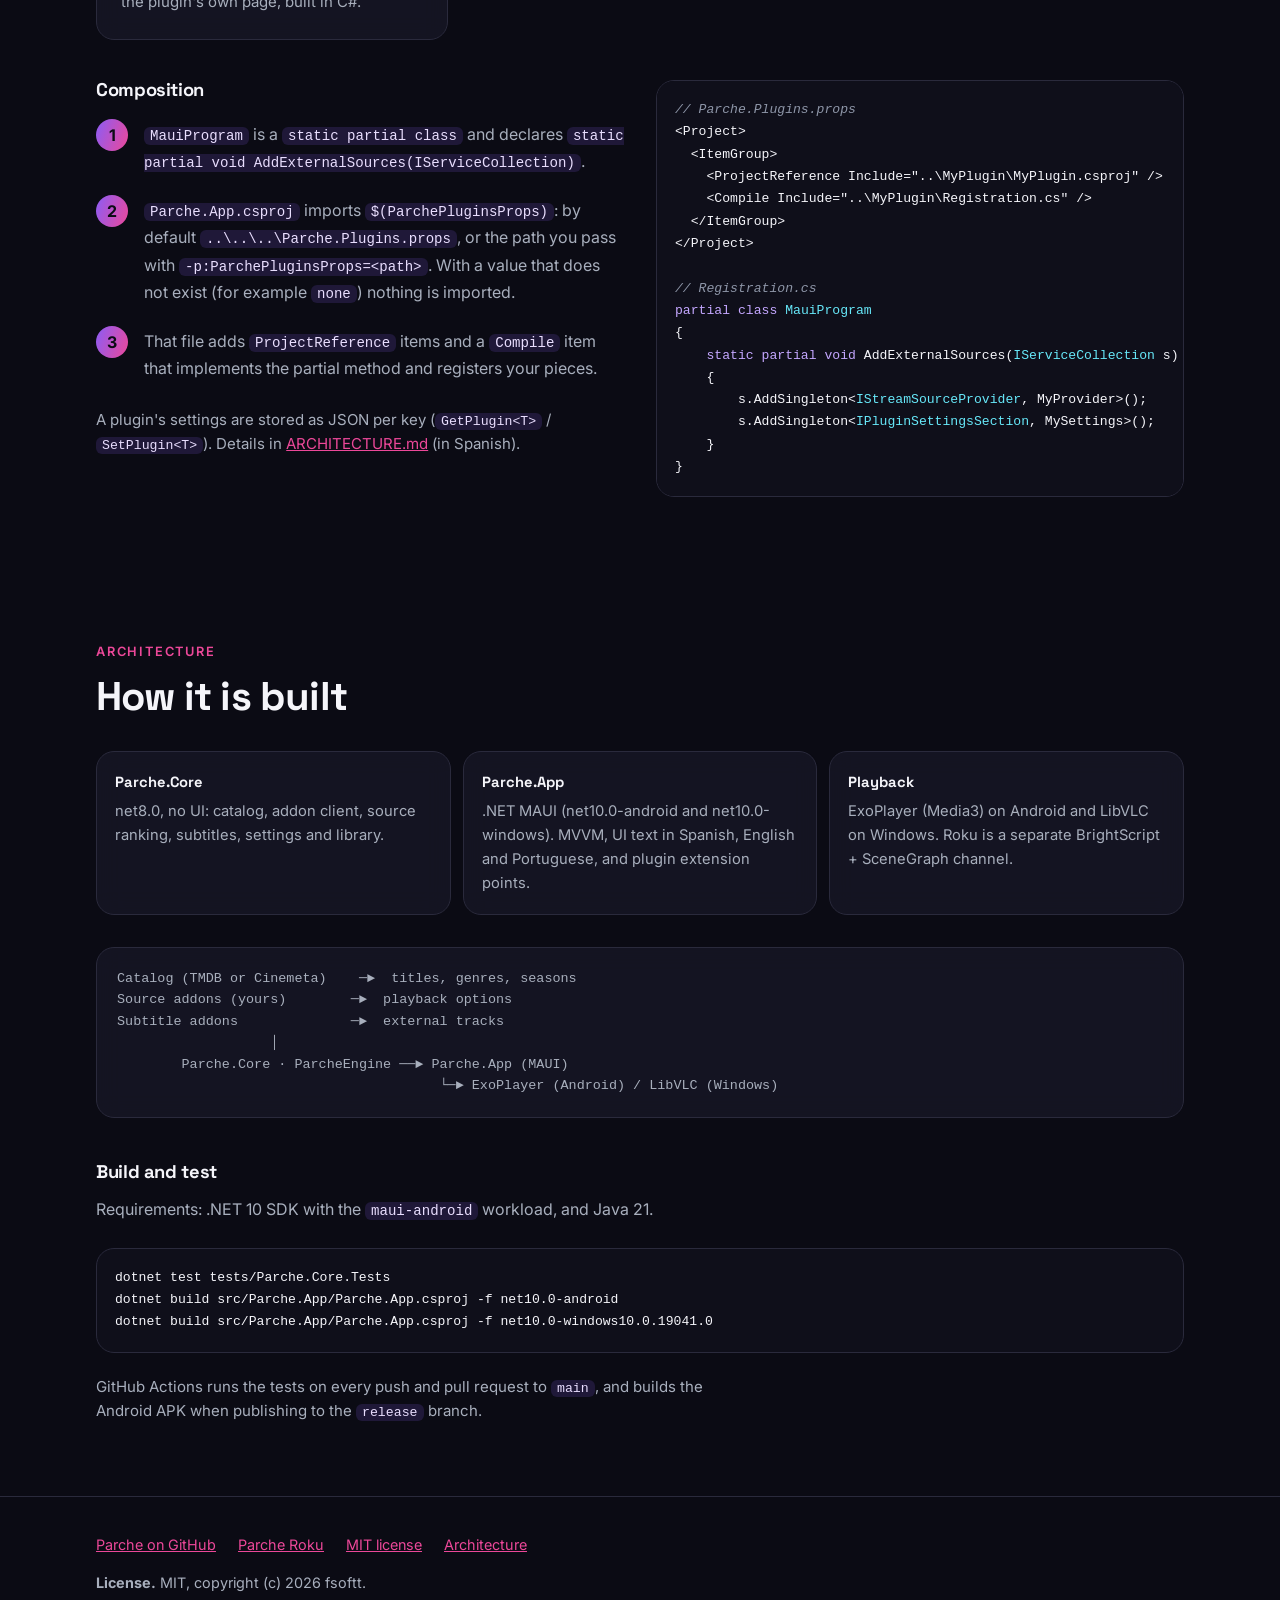
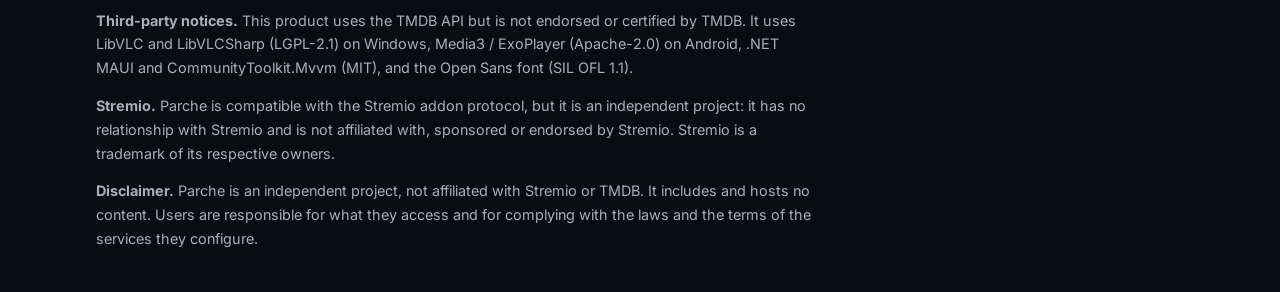
==== commit cbb02713: "Pages: list Portuguese among the app languages" ====
--- a/docs/en/index.html
+++ b/docs/en/index.html
@@ -75,7 +75,7 @@
         <a class="btn btn-ghost" href="https://github.com/fsoftt/Parche"><svg aria-hidden="true"><use href="#gh"/></svg>View on GitHub</a>
       </div>
       <ul class="chips" aria-label="Platforms">
-        <li>Android</li><li>Android TV</li><li>Windows</li><li>Roku</li><li>English and Spanish (Latin American first)</li>
+        <li>Android</li><li>Android TV</li><li>Windows</li><li>Roku</li><li>Spanish (Latin American first), English and Portuguese</li>
       </ul>
     </div>
     <div class="devices" role="img" aria-label="Illustration of Parche on a TV and a phone: rows of sample posters and a Continue watching row">
